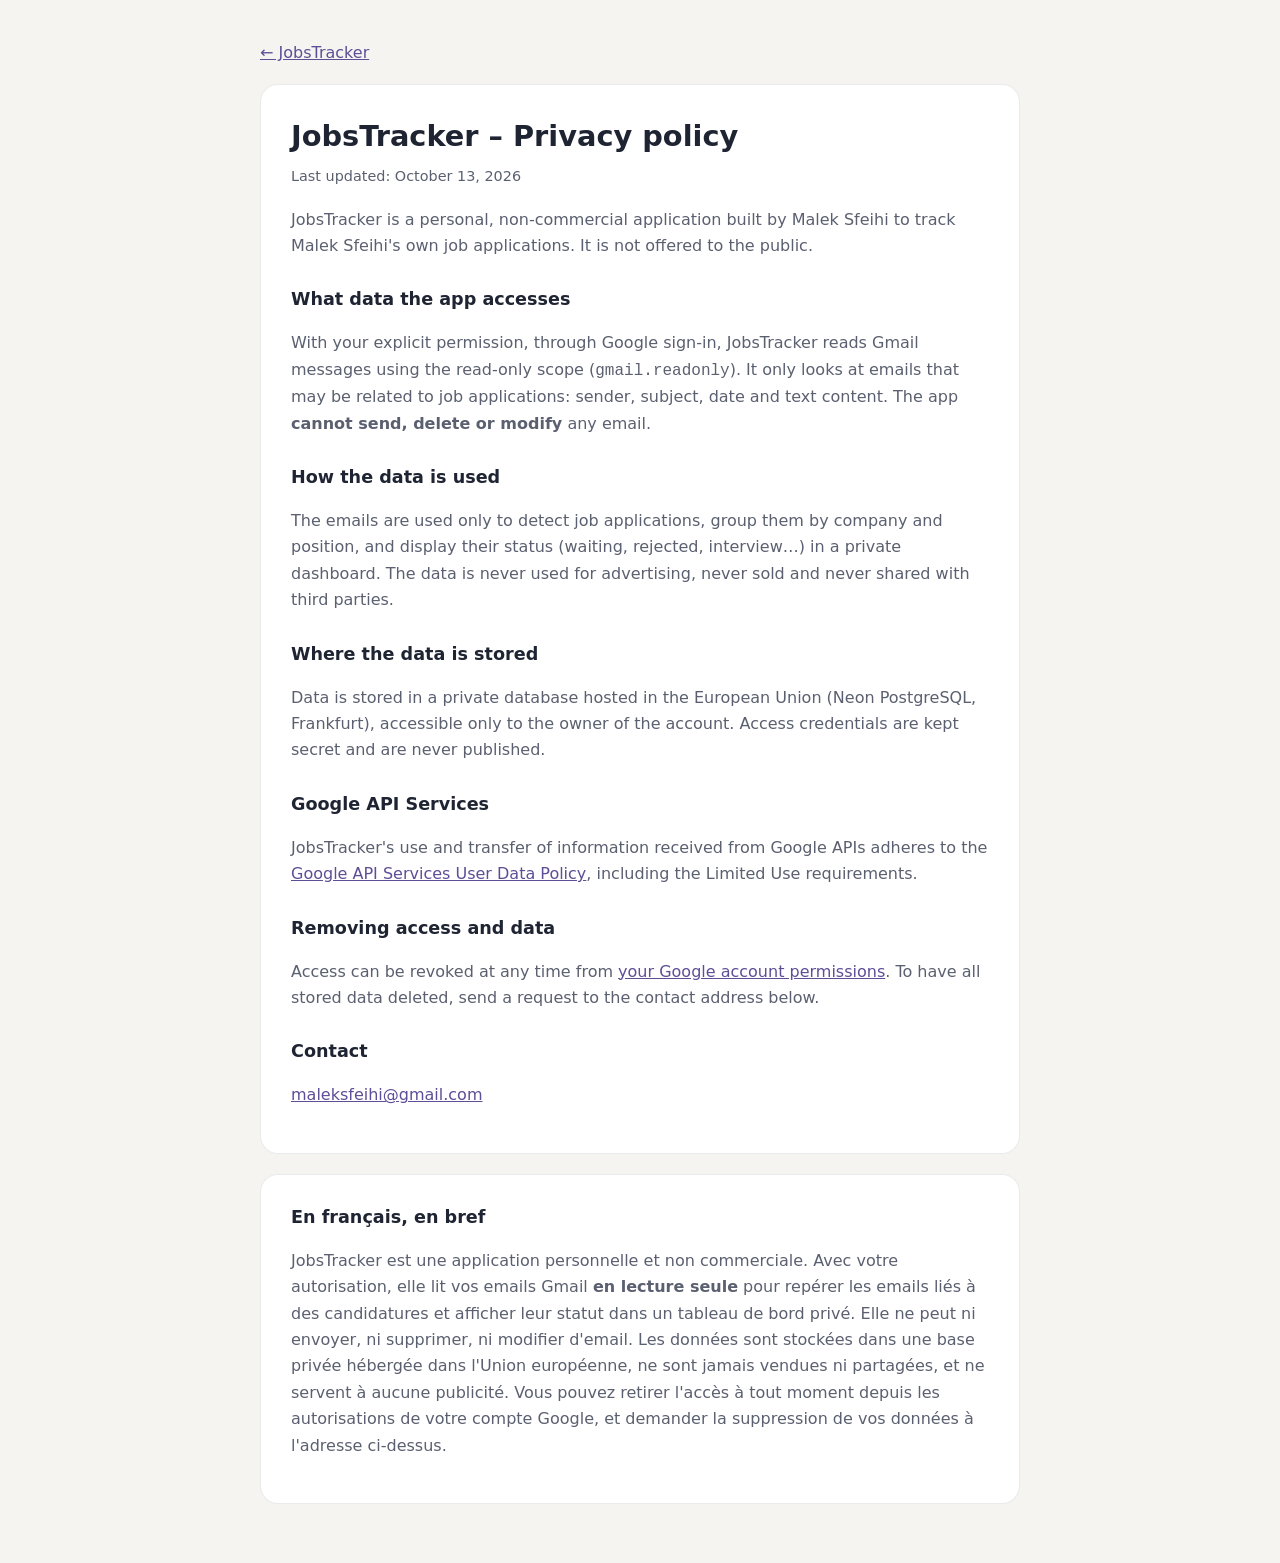
==== docs/privacy.html @ cc4935f9 "Add JobsTracker home and privacy pages" ====
<!doctype html>
<html lang="en">
<head>
  <meta charset="utf-8">
  <meta name="viewport" content="width=device-width, initial-scale=1">
  <title>JobsTracker · Privacy policy</title>
  <link rel="icon" href="data:image/svg+xml,<svg xmlns='http://www.w3.org/2000/svg' viewBox='0 0 100 100'><text y='.9em' font-size='90'>🌿</text></svg>">
  <style>
    :root { --paper: #F6F4F0; --surface: #FFFFFF; --ink: #1F2433; --ink-2: #5B6070; --accent: #5E4E96; --line: rgba(31,36,51,.09); color-scheme: light; }
    @media (prefers-color-scheme: dark) {
      :root { --paper: #17161C; --surface: #201F27; --ink: #F2F0F7; --ink-2: #C4C0D0; --accent: #B7A9F0; --line: rgba(255,255,255,.09); color-scheme: dark; }
    }
    body { margin: 0; background: var(--paper); color: var(--ink); font: 16px/1.65 system-ui, -apple-system, "Segoe UI", Roboto, sans-serif; }
    main { max-width: 760px; margin: 0 auto; padding: 40px 20px 60px; }
    .card { background: var(--surface); border: 1px solid var(--line); border-radius: 18px; padding: 28px 30px; }
    .card + .card { margin-top: 20px; }
    h1 { font-size: 1.8rem; margin: 0 0 4px; }
    h2 { font-size: 1.1rem; margin: 26px 0 6px; }
    p, li { color: var(--ink-2); }
    a { color: var(--accent); }
    .meta { color: var(--ink-2); font-size: .9rem; margin: 0 0 18px; }
    .back { display: inline-block; margin-bottom: 18px; }
  </style>
</head>
<body>
  <main>
    <a class="back" href="./">← JobsTracker</a>

    <article class="card">
      <h1>JobsTracker – Privacy policy</h1>
      <p class="meta">Last updated: October 13, 2026</p>

      <p>
        JobsTracker is a personal, non-commercial application built by Malek Sfeihi to track
        Malek Sfeihi's own job applications. It is not offered to the public.
      </p>

      <h2>What data the app accesses</h2>
      <p>
        With your explicit permission, through Google sign-in, JobsTracker reads Gmail messages
        using the read-only scope (<code>gmail.readonly</code>). It only looks at emails that may be
        related to job applications: sender, subject, date and text content.
        The app <strong>cannot send, delete or modify</strong> any email.
      </p>

      <h2>How the data is used</h2>
      <p>
        The emails are used only to detect job applications, group them by company and position,
        and display their status (waiting, rejected, interview…) in a private dashboard.
        The data is never used for advertising, never sold and never shared with third parties.
      </p>

      <h2>Where the data is stored</h2>
      <p>
        Data is stored in a private database hosted in the European Union (Neon PostgreSQL,
        Frankfurt), accessible only to the owner of the account. Access credentials are kept
        secret and are never published.
      </p>

      <h2>Google API Services</h2>
      <p>
        JobsTracker's use and transfer of information received from Google APIs adheres to the
        <a href="https://developers.google.com/terms/api-services-user-data-policy" target="_blank" rel="noopener">Google API Services User Data Policy</a>,
        including the Limited Use requirements.
      </p>

      <h2>Removing access and data</h2>
      <p>
        Access can be revoked at any time from
        <a href="https://myaccount.google.com/permissions" target="_blank" rel="noopener">your Google account permissions</a>.
        To have all stored data deleted, send a request to the contact address below.
      </p>

      <h2>Contact</h2>
      <p><a href="mailto:maleksfeihi@gmail.com">maleksfeihi@gmail.com</a></p>
    </article>

    <article class="card" lang="fr">
      <h2 style="margin-top: 0;">En français, en bref</h2>
      <p>
        JobsTracker est une application personnelle et non commerciale. Avec votre autorisation,
        elle lit vos emails Gmail <strong>en lecture seule</strong> pour repérer les emails liés à
        des candidatures et afficher leur statut dans un tableau de bord privé. Elle ne peut ni
        envoyer, ni supprimer, ni modifier d'email. Les données sont stockées dans une base privée
        hébergée dans l'Union européenne, ne sont jamais vendues ni partagées, et ne servent à
        aucune publicité. Vous pouvez retirer l'accès à tout moment depuis les autorisations de
        votre compte Google, et demander la suppression de vos données à l'adresse ci-dessus.
      </p>
    </article>
  </main>
</body>
</html>
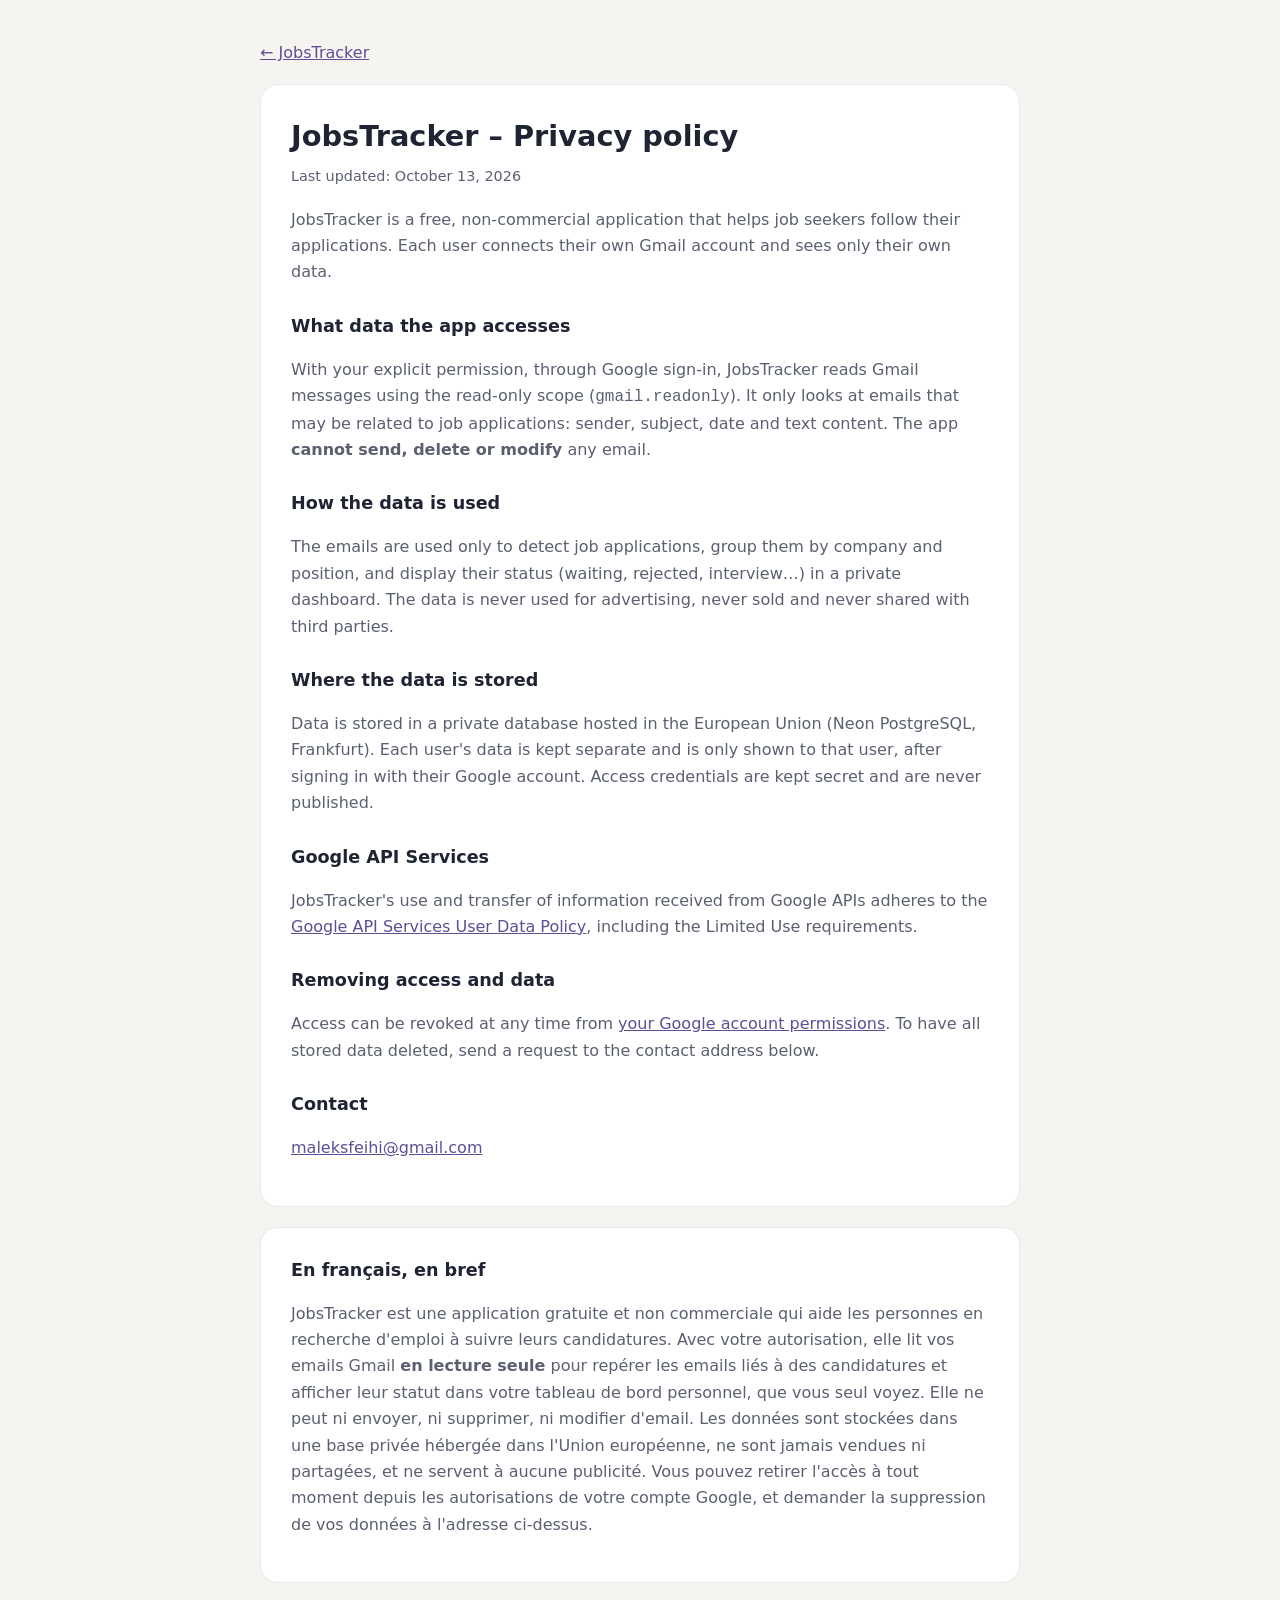
==== commit ab8f01a1: "Online dashboard with Google sign-in" ====
--- a/docs/privacy.html
+++ b/docs/privacy.html
@@ -31,8 +31,8 @@
       <p class="meta">Last updated: October 13, 2026</p>
 
       <p>
-        JobsTracker is a personal, non-commercial application built by Malek Sfeihi to track
-        Malek Sfeihi's own job applications. It is not offered to the public.
+        JobsTracker is a free, non-commercial application that helps job seekers follow their
+        applications. Each user connects their own Gmail account and sees only their own data.
       </p>
 
       <h2>What data the app accesses</h2>
@@ -53,8 +53,9 @@
       <h2>Where the data is stored</h2>
       <p>
         Data is stored in a private database hosted in the European Union (Neon PostgreSQL,
-        Frankfurt), accessible only to the owner of the account. Access credentials are kept
-        secret and are never published.
+        Frankfurt). Each user's data is kept separate and is only shown to that user, after
+        signing in with their Google account. Access credentials are kept secret and are never
+        published.
       </p>
 
       <h2>Google API Services</h2>
@@ -78,9 +79,10 @@
     <article class="card" lang="fr">
       <h2 style="margin-top: 0;">En français, en bref</h2>
       <p>
-        JobsTracker est une application personnelle et non commerciale. Avec votre autorisation,
-        elle lit vos emails Gmail <strong>en lecture seule</strong> pour repérer les emails liés à
-        des candidatures et afficher leur statut dans un tableau de bord privé. Elle ne peut ni
+        JobsTracker est une application gratuite et non commerciale qui aide les personnes en
+        recherche d'emploi à suivre leurs candidatures. Avec votre autorisation, elle lit vos emails
+        Gmail <strong>en lecture seule</strong> pour repérer les emails liés à des candidatures et
+        afficher leur statut dans votre tableau de bord personnel, que vous seul voyez. Elle ne peut ni
         envoyer, ni supprimer, ni modifier d'email. Les données sont stockées dans une base privée
         hébergée dans l'Union européenne, ne sont jamais vendues ni partagées, et ne servent à
         aucune publicité. Vous pouvez retirer l'accès à tout moment depuis les autorisations de
